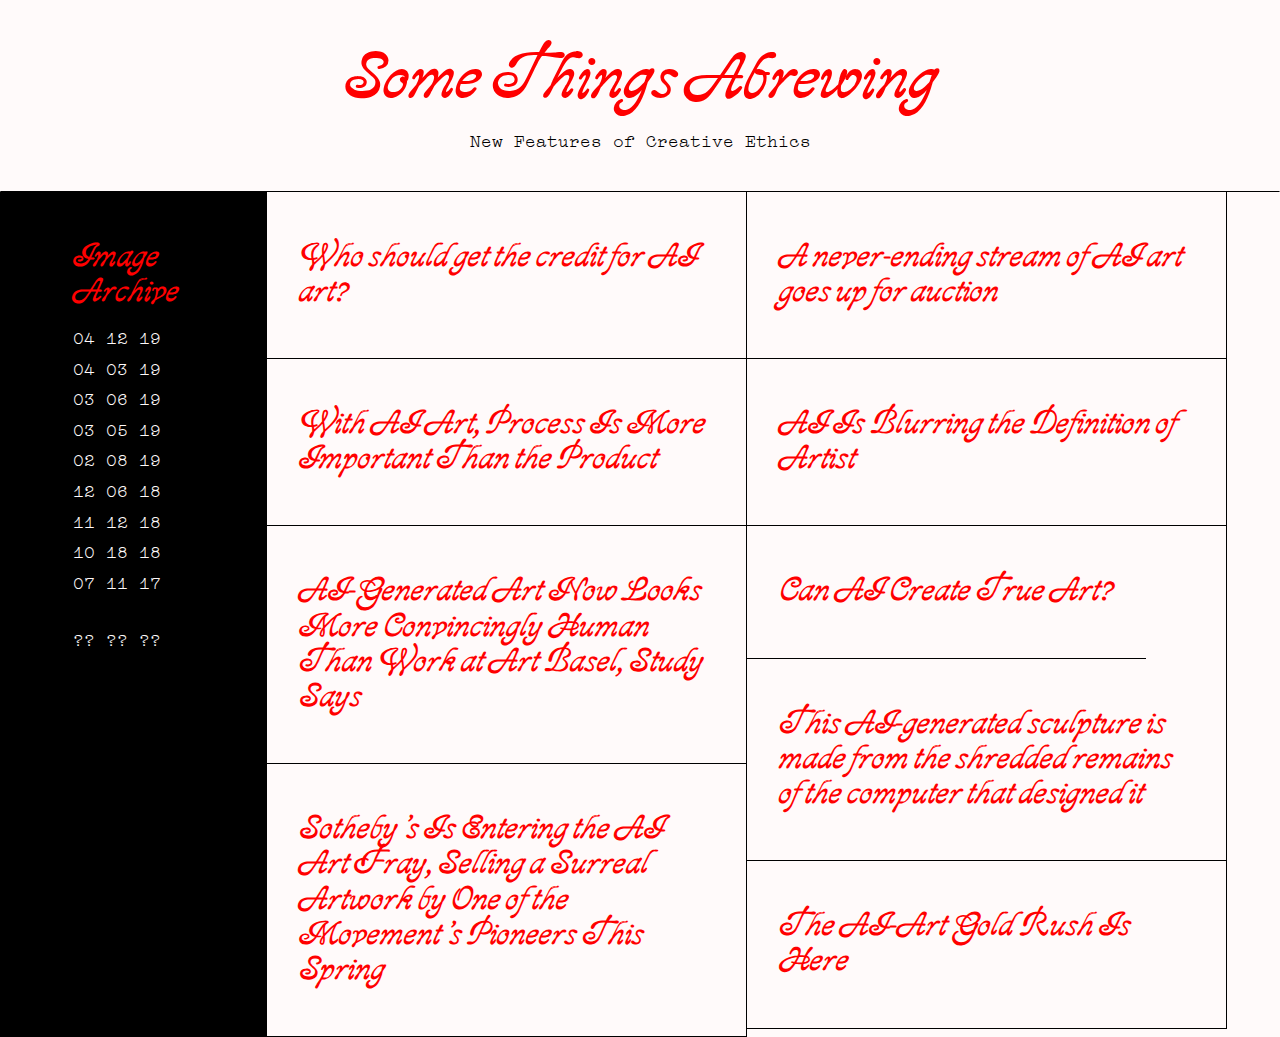
==== index.html @ 8da2774b "pushing to gh-pages" ====
<!doctype html>
<html lang="en">

<head>
  <meta charset="utf-8">
  <meta name="viewport" content="width=device-width, initial-scale=1, shrink-to-fit=no">

  <title>Some Things Abrewing</title>
  <link rel="stylesheet" href="css/brew.css">
  <script src="https://ajax.googleapis.com/ajax/libs/jquery/3.3.1/jquery.min.js"></script>
</head>

<body>
  <div class="header">
    <h1>Some Things Abrewing</h1>
    <p>New Features of Creative Ethics</p>
  </div>
	
  <hr class="brew">
  <div class="row">
    <div class="col-10">
      <div class="item-l">
        <h2>Image Archive</h2>
        <p>04 12 19</p>
        <p>04 03 19</p>
        <p>03 06 19</p>
        <p>03 05 19</p>
        <p>02 08 19</p>

        <p>12 06 18</p>
        <p>11 12 18</p>
        <p>10 18 18</p>

        <p>07 11 17</p>
        <br>
        <p>?? ?? ??</p>
      </div>
    </div>
    <div class="col-9">
      <div class="dropdown" onclick="drop(this)">
        <div class="item">
          <h2>Who should get the credit for AI art?</h2>
        </div>
        <div class="dropdown-content">
          <p>04 03 19</p>
          <p class="author">Aaron Hertzmann</p>
          <p>Over the past few years, many artists have started to use what's called "neural network software" to create works of art.<br>Users input existing images into the software, which has been programmed to analyze them, learn a specific aesthetic and spit out new images that artists can curate. By manipulating the inputs and parameters of these models, artists can produce a range of interesting and evocative images.<br>This work has gained widespread recognition through gallery shows, media coverage and two high-profile art auctions.<br>As an academic researcher, developer of artistic technology and amateur artist, seeing artists embrace new technology to create new forms of expression always thrills me.<br>But, like previous groundbreaking art movements, neural network art raises difficult questions: How do we think of authorship and ownership when these artworks come from the contributions of so many different creative individuals and algorithms? How do we ensure that all the artists involved are treated fairly?</p>
          <p><a href="https://www.cnn.com/style/article/ai-art-who-should-get-credit-conversation/index.html" target="_blank">Read source</a></p>
        </div>
      </div>
      <div class="dropdown" onclick="drop(this)">
        <div class="item">
          <h2>With AI Art, Process Is More Important Than the Product</h2>
        </div>
        <div class="dropdown-content">
          <p>10 18 18</p>
          <p class="author">Ahmed Elgammal</p>
          <p>With AI becoming incorporated into more aspects of our daily lives, from writing to driving, it’s only natural that artists would also start to experiment with artificial intelligence.<br>In fact, Christie’s just sold its first piece of AI art—a blurred face titled “Portrait of Edmond Belamy”—for $432,500.<br>The piece is part of a new wave of AI art created via machine learning. Paris-based artists Hugo Caselles-Dupré, Pierre Fautrel and Gauthier Vernier fed thousands of portraits into an algorithm, “teaching” it the aesthetics of past examples of portraiture. The algorithm then created “Portrait of Edmond Belamy.”</p>
          <p><a href="https://www.smithsonianmag.com/innovation/with-ai-art-process-is-more-important-than-product-180970559/" target="_blank">Read source</a></p>
        </div>
      </div>
      <div class="dropdown" onclick="drop(this)">
        <div class="item">
          <h2>AI-Generated Art Now Looks More Convincingly Human Than Work at Art Basel, Study Says</h2>
        </div>
        <div class="dropdown-content">
          <p>07 11 17</p>
          <p class="author">Sarah Cascone</p>
          <p>Imagine a computer capable of creating original art that looks as human-generated as the work appearing at major art fairs. That’s what a new study from a team at the Art and Artificial Intelligence Lab at Rutgers University is attempting to achieve. Their findings, published in June during the International Conference on Computational Creativity in Atlanta, are impressive.<br>“Since the dawn of Artificial Intelligence, scientists have been exploring the machine’s ability to generate human-level creative products such as poetry, stories, jokes, music, paintings, etc., as well as creative problem solving,” the paper notes. “The results [of our study] show that human subjects could not distinguish art generated by the proposed system from art generated by contemporary artists and shown in top art fairs.”<br>The new study builds on two 2015 papers from the Rutgers Art and AI lab on an algorithm that was able to identify the artist, genre, and style of works of art—a computer art historian of sorts. The computer had some surprising findings, drawing new connections between compositions painted decades apart by artists working in different styles. It also evaluated works and found that the famed Mona Lisa ranked lower on the creativity scale than other, less well-known works by Leonardo da Vinci.</p>
          <p><a href="https://news.artnet.com/art-world/rutgers-artificial-intelligence-art-1019066" target="_blank">Read source</a></p>
        </div>
      </div>
      <div class="dropdown" onclick="drop(this)">
        <div class="item">
          <h2>Sotheby’s Is Entering the AI Art Fray, Selling a Surreal Artwork by One of the Movement’s Pioneers This Spring</h2>
        </div>
        <div class="dropdown-content">
          <p>02 08 19</p>
          <p class="author">Naomi Rea</p>
          <p>Following Christie’s tremendously successful and much-debated inclusion of an AI artwork in an auction last October—selling it for 43 times its estimate—the auction house’s archrival, Sotheby’s, is now preparing to test these uncanny waters by selling a work powered by artificial intelligence too. Heading to auction in Sotheby’s day sale in London on March 6, the occasion reaffirms a brave new fact of the art market: AI art is not going away.<br>This time, the artwork in question is an installation by Mario Klingemann, an early adopter of the field in which computer technology meets art—a movement the artist dubs “neurography.”</p>
          <p><a href="https://news.artnet.com/art-world/sothebys-artificial-intelligence-1460332" target="_blank">Read source</a></p>
        </div>
      </div>
    </div>
    <div class="col-9">
      <div class="dropdown" onclick="drop(this)">
        <div class="item">
          <h2>A never-ending stream of AI art goes up for auction</h2>
        </div>
        <div class="dropdown-content">
          <p>03 05 19</p>
          <p class="author">James Vincent</p>
          <p>Training algorithms to generate art is, in some ways, the easy part. You feed them data, they look for patterns, and they do their best to replicate what they’ve seen. But like all automatons, AI systems are tireless and produce a never-ending stream of images. The tricky part, says German AI artist Mario Klingemann, is knowing what to do with it all.<br>“For me, this potential is what makes it both interesting and difficult,” Klingemann tells The Verge. “It feels almost wrong to just pick a single thing [that the program produces]. Because, yes, it can create a lot of images, but it’s more magical to see it at work.”<br>Seeing this process is exactly what Klingemann has achieved with Memories of Passersby I, his video installation that’s due to be auctioned at Sotheby’s this week. This marks the second piece of AI art to be sold at a major auction house. Memories consists of two screens, each using AI to generate a portrait every few seconds. Every image is unique and morphs seamlessly into its successor. It’s like watching a lava lamp made of human faces.</p>
          <p><a href="https://www.theverge.com/2019/3/5/18251267/ai-art-gans-mario-klingemann-auction-sothebys-technology" target="_blank">Read source</a></p>
        </div>
      </div>
      <div class="dropdown" onclick="drop(this)">
        <div class="item">
          <h2>AI Is Blurring the Definition of Artist</h2>
        </div>
        <div class="dropdown-content">
          <p>12 06 18</p>
          <p class="author">Ahmed Elgammal</p>
          <p>With artificial intelligence (AI) becoming incorporated into more aspects of our daily lives, from writing to driving, it’s only natural that artists would also start to experiment with it.<br>Indeed, Christie’s recently sold its first piece of auctioned AI art—a blurred face titled “Portrait of Edmond Belamy”—for $432,500.<br>The piece sold at Christie’s is part of a new wave of AI art created via machine learning. Paris-based artists Hugo Caselles-Dupré, Pierre Fautrel, and Gauthier Vernier fed thousands of portraits into an algorithm, “teaching” it the aesthetics of past examples of portraiture. The algorithm then created “Portrait of Edmond Belamy.”<br>The painting is “not the product of a human mind,” Christie’s noted in its preview. “It was created by artificial intelligence, an algorithm defined by [an] algebraic formula.”</p>
          <p><a href="https://www.americanscientist.org/article/ai-is-blurring-the-definition-of-artist" target="_blank">Read source</a></p>
        </div>
      </div>
       <div class="dropdown" onclick="drop(this)">
        <div class="item">
          <h2>Can AI Create True Art?</h2>
        </div>
        <div class="dropdown-content">
          <p>11 12 18</p>
          <p class="author">Ken Weiner</p>
          <p>As AI becomes an unstoppable force, it raises some difficult questions about the future role of humans in an increasingly automated world. Initial studies are showing that we can add the most value by focusing on four key areas: critical thinking, problem solving, managing human interactions, and above all else, expressing creativity. In short, our future role involves embracing these last bastions of human exclusivity and becoming more “human.”<br>But just last month, AI-generated art arrived on the world auction stage under the auspices of Christie’s, proving that artificial intelligence can not only be creative but also produce world class works of art—another profound AI milestone blurring the line between human and machine.<br>Naturally, the news sparked debates about whether the work produced by Paris-based art collective Obvious could really be called art at all. Popular opinion among creatives is that art is a process by which human beings express some idea or emotion, filter it through personal experience and set it against a broader cultural context—suggesting then that what AI generates at the behest of computer scientists is definitely not art, or at all creative.</p>
          <p><a href="https://blogs.scientificamerican.com/observations/can-ai-create-true-art/" target="_blank">Read source</a></p>
        </div>
      </div>
       <div class="dropdown" onclick="drop(this)">
        <div class="item">
          <h2>This AI-generated sculpture is made from the shredded remains of the computer that designed it</h2>
        </div>
        <div class="dropdown-content">
          <p>04 12 19</p>
          <p class="author">James Vincent</p>
          <p>AI art is having a moment. There are record-breaking auctions, artistic controversies, and debates about the nature of creativity But here’s something new: an AI-generated sculpture made from the ground remains of the computer used to design it.<br>It’s the work of New York artist Ben Snell, and is currently up for sale at London auction house Phillips. It’s perhaps the third signification auction of AI art in recent months, but it’s the first sculpture to go under the hammer. Christie’s sold a printed AI portrait last October while Sotheby’s auctioned a video installation of AI art back in March.</p>
          <p><a href="https://www.theverge.com/tldr/2019/4/12/18306090/ai-generated-sculpture-shredded-remains-ben-snell-dio" target="_blank">Read source</a></p>
        </div>
      </div>
       <div class="dropdown" onclick="drop(this)">
        <div class="item">
          <h2>The AI-Art Gold Rush Is Here</h2>
        </div>
        <div class="dropdown-content">
          <p>03 06 19</p>
          <p class="author">Ian Bogost</p>
          <p>he images are huge and square and harrowing: a form, reminiscent of a face, engulfed in fiery red-and-yellow currents; a head emerging from a cape collared with glitchy feathers, from which a shape suggestive of a hand protrudes; a heap of gold and scarlet mottles, convincing as fabric, propping up a face with grievous, angular features. These are part of “Faceless Portraits Transcending Time,” an exhibition of prints recently shown at the HG Contemporary gallery in Chelsea, the epicenter of New York’s contemporary-art world. All of them were created by a computer.<br>The catalog calls the show a “collaboration between an artificial intelligence named AICAN and its creator, Dr. Ahmed Elgammal,” a move meant to spotlight, and anthropomorphize, the machine-learning algorithm that did most of the work. According to HG Contemporary, it’s the first solo gallery exhibit devoted to an AI artist.</p>
          <p><a href="https://www.theatlantic.com/technology/archive/2019/03/ai-created-art-invades-chelsea-gallery-scene/584134/" target="_blank">Read source</a></p>
        </div>
      </div>
    </div>
    <div class="col"></div>
</div>

<script>
  function drop(element) {
    var content = element.getElementsByClassName('dropdown-content');
    content[0].classList.toggle("show");
  };
</script>

</body>
</html>
---- css/brew.css ----
@font-face {
  font-family: "Ajax";
  src: url("fonts/optiajax-webfont.woff2") format("woff2"),
       url("fonts/optiajax-webfont.woff") format("woff");
}
@font-face {
  font-family: "Compagnon";
  src: url("fonts/Compagnon-Roman.woff2") format("woff2"),
       url("fonts/Compagnon-Roman.woff") format("woff");
  font-style: normal;
}
@font-face {
  font-family: "Compagnon";
  src: url("fonts/Compagnon-Italic.woff2") format("woff2"),
       url("fonts/Compagnon-Italic.woff") format("woff");
  font-style: italic;
}

html, body {
  margin: 0;
  background-color: snow;
}
h1, h2, h3 {
  font-family: "Ajax", serif;
  color: red;
}
h1 {
  font-size: 4em;
  margin: 0;
  -webkit-animation: bob 2s infinite ease-in-out alternate;
  user-select: none;
}
h2 {
  font-size: 2em;
  margin: 0.5em 0;
  line-height: 1.1em;
  user-select: none;
}
p {
  font-family: "Compagnon", monospace;
  font-size: 18px;
  margin: 0.5em 0;
  line-height: 1.2em;
}
a {
  text-decoration: none;
  color: red;
}
.header {
  margin: 40px 0;
  text-align: center;
}
hr.brew {
  border-top: none;
  border-bottom: 1px solid black;
  margin: 0;
}
.row {
  display: flex;
  justify-content: center;
}
.col {
  flex: 1;
}
.col-9 {
  flex: 9;
  height: 100%;
  border-right: 1px solid black;
  overflow-y: auto;
}

.col-10 {
  flex: 5;
  border-right: 1px solid black;
  background-color: black;
}

.item {
  flex: 1;
  padding: 2em;
  border-bottom: 1px solid black;
  cursor: pointer;
  width: auto;
}

.item-l {
  padding: 2em 2em 2em calc(4em + 3.4%);
  border-bottom: 1px solid black;
}

.item-l p {
  color: snow;
}

.item-l p:hover {
  color: red;
}
.dropdown {
  position: relative;
  display: inline-block;
}
.dropdown-content {
  display: none;
  position: relative;
  background-color: black;
  padding: 2em;
  z-index: 1;
  height: auto;
}
.show {display:block;}
.dropdown-content p {color: snow;}
.dropdown-content p.author {color: red;}
@-webkit-keyframes bob { 
    0% {transform: translate(0,5%);}
    100% {transform: translate(0,-5%);}
}

@-webkit-keyframes bob-less { 
    0% {transform: translate(0,2.5%);}
    100% {transform: translate(0,-2.5%);}
}
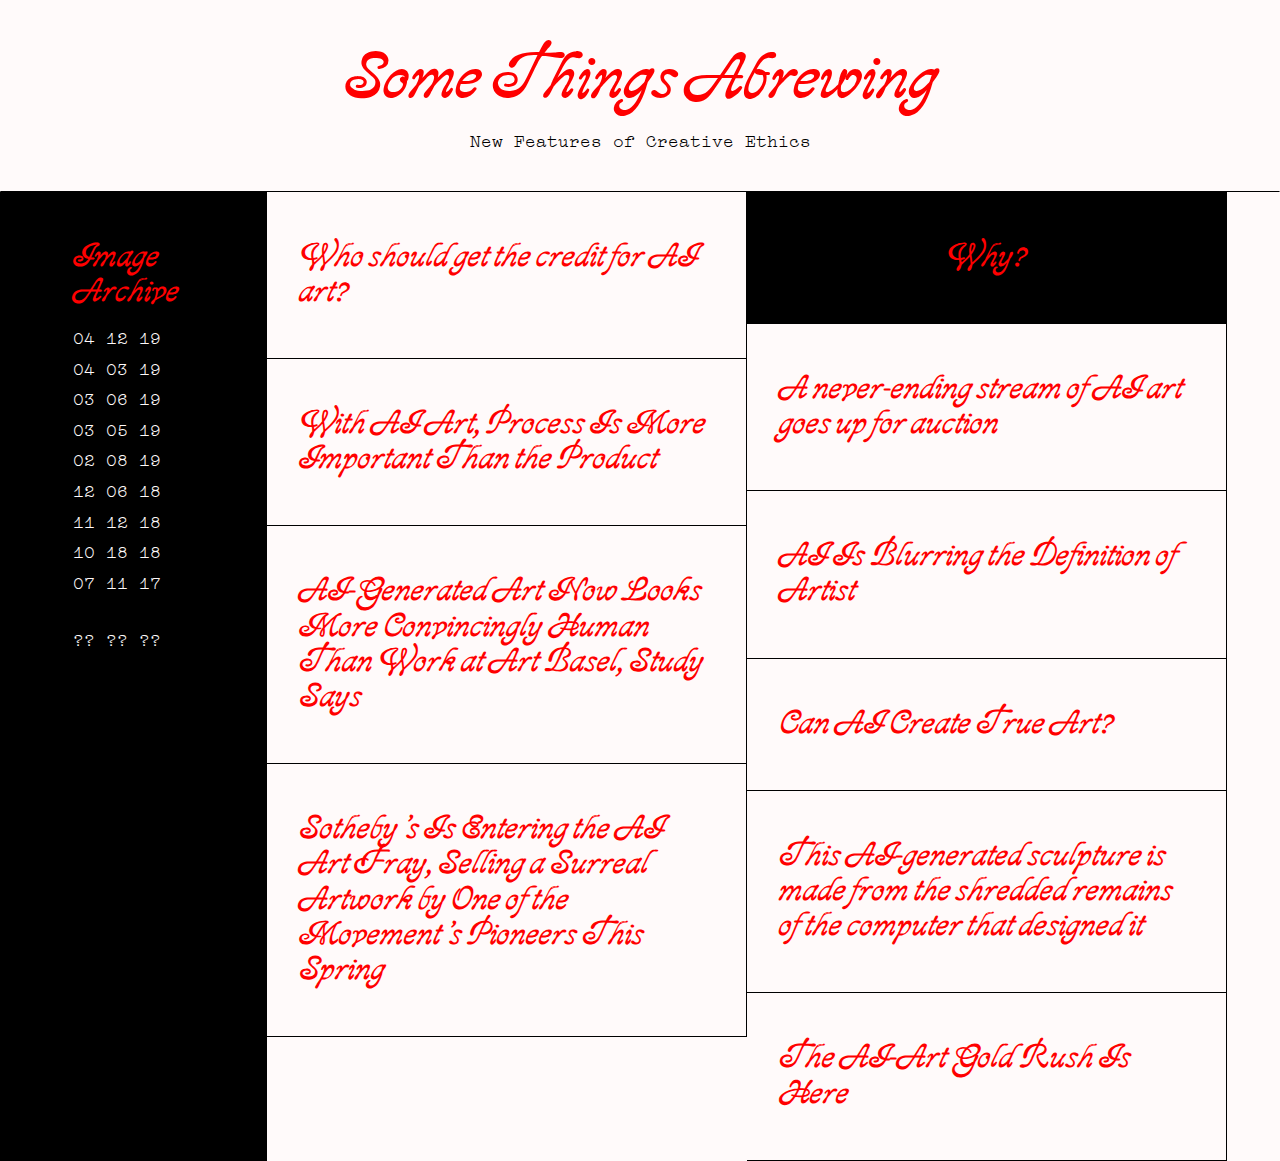
==== commit 8b7788b2: "added favicon and mission" ====
--- a/index.html
+++ b/index.html
@@ -8,32 +8,60 @@
   <title>Some Things Abrewing</title>
   <link rel="stylesheet" href="css/brew.css">
   <script src="https://ajax.googleapis.com/ajax/libs/jquery/3.3.1/jquery.min.js"></script>
+
+  <link rel="shortcut icon" type="image/x-icon" href="favicon.ico">
 </head>
 
 <body>
+  <img src="img/04121901.jpg" class="i041219 archive hidden" width="300px" onclick="hide(this)">
+  <img src="img/04031901.jpg" class="i040319 archive hidden" width="400px" onclick="hide(this)">
+  <img src="img/04031902.jpg" class="i040319 archive hidden" width="350px" onclick="hide(this)">
+  <img src="img/04031903.jpg" class="i040319 archive hidden" width="250px" onclick="hide(this)">
+  <img src="img/03061901.jpg" class="i030619 archive hidden" width="300px" onclick="hide(this)">
+  <img src="img/03061902.jpg" class="i030619 archive hidden" width="400px" onclick="hide(this)">
+  <img src="img/03051901.jpg" class="i030519 archive hidden" width="150px" onclick="hide(this)">
+  <img src="img/03051902.jpg" class="i030519 archive hidden" width="400px" onclick="hide(this)">
+  <img src="img/03051903.jpg" class="i030519 archive hidden" width="300px" onclick="hide(this)">
+  <img src="img/02081901.jpg" class="i020819 archive hidden" width="350px" onclick="hide(this)">
+  <img src="img/02081902.jpg" class="i020819 archive hidden" width="200px" onclick="hide(this)">
+
+  <img src="img/12061801.jpg" class="i120618 archive hidden" width="300px" onclick="hide(this)">
+  <img src="img/11121801.jpg" class="i111218 archive hidden" width="300px" onclick="hide(this)">
+  <img src="img/11121802.jpg" class="i111218 archive hidden" width="300px" onclick="hide(this)">
+  <img src="img/11121803.jpg" class="i111218 archive hidden" width="300px" onclick="hide(this)">
+  <img src="img/11121804.jpg" class="i111218 archive hidden" width="300px" onclick="hide(this)">
+  <img src="img/10181801.png" class="i101818 archive hidden" width="300px" onclick="hide(this)">
+
+  <img src="img/07111701.jpg" class="i071117 archive hidden" width="300px" onclick="hide(this)">
+  <img src="img/07111702.jpg" class="i071117 archive hidden" width="600px" onclick="hide(this)">
+
+  <img src="img/cats01.png" class="icats archive hidden" width="800px" onclick="hide(this)">
+  <img src="img/cats02.png" class="icats archive hidden" width="800px" onclick="hide(this)">
+
   <div class="header">
     <h1>Some Things Abrewing</h1>
     <p>New Features of Creative Ethics</p>
   </div>
-	
+
   <hr class="brew">
+
   <div class="row">
     <div class="col-10">
       <div class="item-l">
         <h2>Image Archive</h2>
-        <p>04 12 19</p>
-        <p>04 03 19</p>
-        <p>03 06 19</p>
-        <p>03 05 19</p>
-        <p>02 08 19</p>
-
-        <p>12 06 18</p>
-        <p>11 12 18</p>
-        <p>10 18 18</p>
-
-        <p>07 11 17</p>
+        <p id="041219" onclick="float(this)">04 12 19</p>
+        <p id="040319" onclick="float(this)">04 03 19</p>
+        <p id="030619" onclick="float(this)">03 06 19</p>
+        <p id="030519" onclick="float(this)">03 05 19</p>
+        <p id="020819" onclick="float(this)">02 08 19</p>
+
+        <p id="120618" onclick="float(this)">12 06 18</p>
+        <p id="111218" onclick="float(this)">11 12 18</p>
+        <p id="101818" onclick="float(this)">10 18 18</p>
+
+        <p id="071117" onclick="float(this)">07 11 17</p>
         <br>
-        <p>?? ?? ??</p>
+        <p id="cats" onclick="float(this)">?? ?? ??</p>
       </div>
     </div>
     <div class="col-9">
@@ -84,6 +112,14 @@
     </div>
     <div class="col-9">
       <div class="dropdown" onclick="drop(this)">
+        <div class="item" style="background-color: black">
+          <h2 id="mission">Why?</h2>
+        </div>
+        <div class="dropdown-content">
+          <p>Training algorithms to generate art is, in some ways, the easy part. You feed them data, they look for patterns, and they do their best to replicate what they’ve seen. But who is the artist: the programmer, the AI, or neither? As AI-generated art continues to make waves in the art market, <i>Some Things Abrewings</i> aims to disseminate a multitude of opinions on this upcoming artistic revolution. As this discussion continues to develop, we hope that <i>Some Things Abrewing</i> can be used as a resource to expand one's own perspective on this emerging and nuanced topic.</p>
+        </div>
+      </div>
+      <div class="dropdown" onclick="drop(this)">
         <div class="item">
           <h2>A never-ending stream of AI art goes up for auction</h2>
         </div>
@@ -134,7 +170,7 @@
         <div class="dropdown-content">
           <p>03 06 19</p>
           <p class="author">Ian Bogost</p>
-          <p>he images are huge and square and harrowing: a form, reminiscent of a face, engulfed in fiery red-and-yellow currents; a head emerging from a cape collared with glitchy feathers, from which a shape suggestive of a hand protrudes; a heap of gold and scarlet mottles, convincing as fabric, propping up a face with grievous, angular features. These are part of “Faceless Portraits Transcending Time,” an exhibition of prints recently shown at the HG Contemporary gallery in Chelsea, the epicenter of New York’s contemporary-art world. All of them were created by a computer.<br>The catalog calls the show a “collaboration between an artificial intelligence named AICAN and its creator, Dr. Ahmed Elgammal,” a move meant to spotlight, and anthropomorphize, the machine-learning algorithm that did most of the work. According to HG Contemporary, it’s the first solo gallery exhibit devoted to an AI artist.</p>
+          <p>The images are huge and square and harrowing: a form, reminiscent of a face, engulfed in fiery red-and-yellow currents; a head emerging from a cape collared with glitchy feathers, from which a shape suggestive of a hand protrudes; a heap of gold and scarlet mottles, convincing as fabric, propping up a face with grievous, angular features. These are part of “Faceless Portraits Transcending Time,” an exhibition of prints recently shown at the HG Contemporary gallery in Chelsea, the epicenter of New York’s contemporary-art world. All of them were created by a computer.<br>The catalog calls the show a “collaboration between an artificial intelligence named AICAN and its creator, Dr. Ahmed Elgammal,” a move meant to spotlight, and anthropomorphize, the machine-learning algorithm that did most of the work. According to HG Contemporary, it’s the first solo gallery exhibit devoted to an AI artist.</p>
           <p><a href="https://www.theatlantic.com/technology/archive/2019/03/ai-created-art-invades-chelsea-gallery-scene/584134/" target="_blank">Read source</a></p>
         </div>
       </div>
@@ -143,10 +179,23 @@
 </div>
 
 <script>
-  function drop(element) {
-    var content = element.getElementsByClassName('dropdown-content');
+  function drop(el) {
+    var content = el.getElementsByClassName('dropdown-content');
     content[0].classList.toggle("show");
   };
+
+  function float(el) {
+    var id = el.id;
+    console.log(id);
+    var img = document.getElementsByClassName('i'+id);
+    for (let i = 0; i < img.length; i++) {
+      img[i].classList.toggle("hidden");
+    }
+  }
+
+  function hide(el) {
+    el.classList.toggle("hidden");
+  }
 </script>
 
 </body>
--- a/css/brew.css
+++ b/css/brew.css
@@ -19,6 +19,7 @@
 html, body {
   margin: 0;
   background-color: snow;
+  overflow-x: hidden;
 }
 h1, h2, h3 {
   font-family: "Ajax", serif;
@@ -36,12 +37,14 @@
   line-height: 1.1em;
   user-select: none;
 }
+.item-l h2 {-webkit-animation: bob-less 3s infinite ease-in-out alternate;}
 p {
   font-family: "Compagnon", monospace;
   font-size: 18px;
   margin: 0.5em 0;
   line-height: 1.2em;
 }
+.item-l p {cursor: pointer;}
 a {
   text-decoration: none;
   color: red;
@@ -50,10 +53,20 @@
   margin: 40px 0;
   text-align: center;
 }
+#mission {
+  text-align: center;
+  -webkit-animation: float 3s infinite ease-in-out alternate;
+}
 hr.brew {
   border-top: none;
   border-bottom: 1px solid black;
   margin: 0;
+}
+img.archive {
+  position: fixed;
+  z-index: 2;
+  cursor: pointer;
+  -webkit-animation: bob 5s infinite ease-in-out alternate;
 }
 .row {
   display: flex;
@@ -76,7 +89,6 @@
 }
 
 .item {
-  flex: 1;
   padding: 2em;
   border-bottom: 1px solid black;
   cursor: pointer;
@@ -98,6 +110,7 @@
 .dropdown {
   position: relative;
   display: inline-block;
+  width: 100%;
 }
 .dropdown-content {
   display: none;
@@ -110,6 +123,36 @@
 .show {display:block;}
 .dropdown-content p {color: snow;}
 .dropdown-content p.author {color: red;}
+
+img[src*="04121901"] {top: 220px; left: 300px;}
+img[src*="04031901"] {top: 300px; left: 800px;}
+img[src*="04031902"] {top: 200px; left: 500px;}
+img[src*="04031903"] {top: 400px; left: 200px;}
+img[src*="03061901"] {top: 50px; left: 35px;}
+img[src*="03061902"] {top: 430px; left: 190px;}
+img[src*="03051901"] {top: 330px; left: 100px;}
+img[src*="03051902"] {top: 550px; left: 220px;}
+img[src*="03051903"] {top: 370px; left: 600px;}
+img[src*="02081901"] {top: 410px; left: 900px;}
+img[src*="02081902"] {top: 20px; left: 1120px;}
+
+img[src*="12061801"] {top: 420px; left: 10px;}
+img[src*="11121801"] {top: 80px; left: 200px;}
+img[src*="11121802"] {top: 420px; left: 650px;}
+img[src*="11121803"] {top: 170px; left: 900px;}
+img[src*="11121804"] {top: 420px; left: 100px;}
+img[src*="10181801"] {top: 420px; left: 1100px;}
+
+img[src*="07111701"] {top: 0px; left: 0px;}
+img[src*="07111702"] {top: 0px; left: 600px;}
+
+img[src*="cats01"] {top: 150px; left: 0px;}
+img[src*="cats02"] {top: 400px; left: 600px;}
+
+.hidden {
+  display: none;
+}
+
 @-webkit-keyframes bob { 
     0% {transform: translate(0,5%);}
     100% {transform: translate(0,-5%);}
@@ -119,3 +162,7 @@
     0% {transform: translate(0,2.5%);}
     100% {transform: translate(0,-2.5%);}
 }
+@-webkit-keyframes float { 
+    0% {transform: translate(1%,0);}
+    100% {transform: translate(-1%,0);}
+}
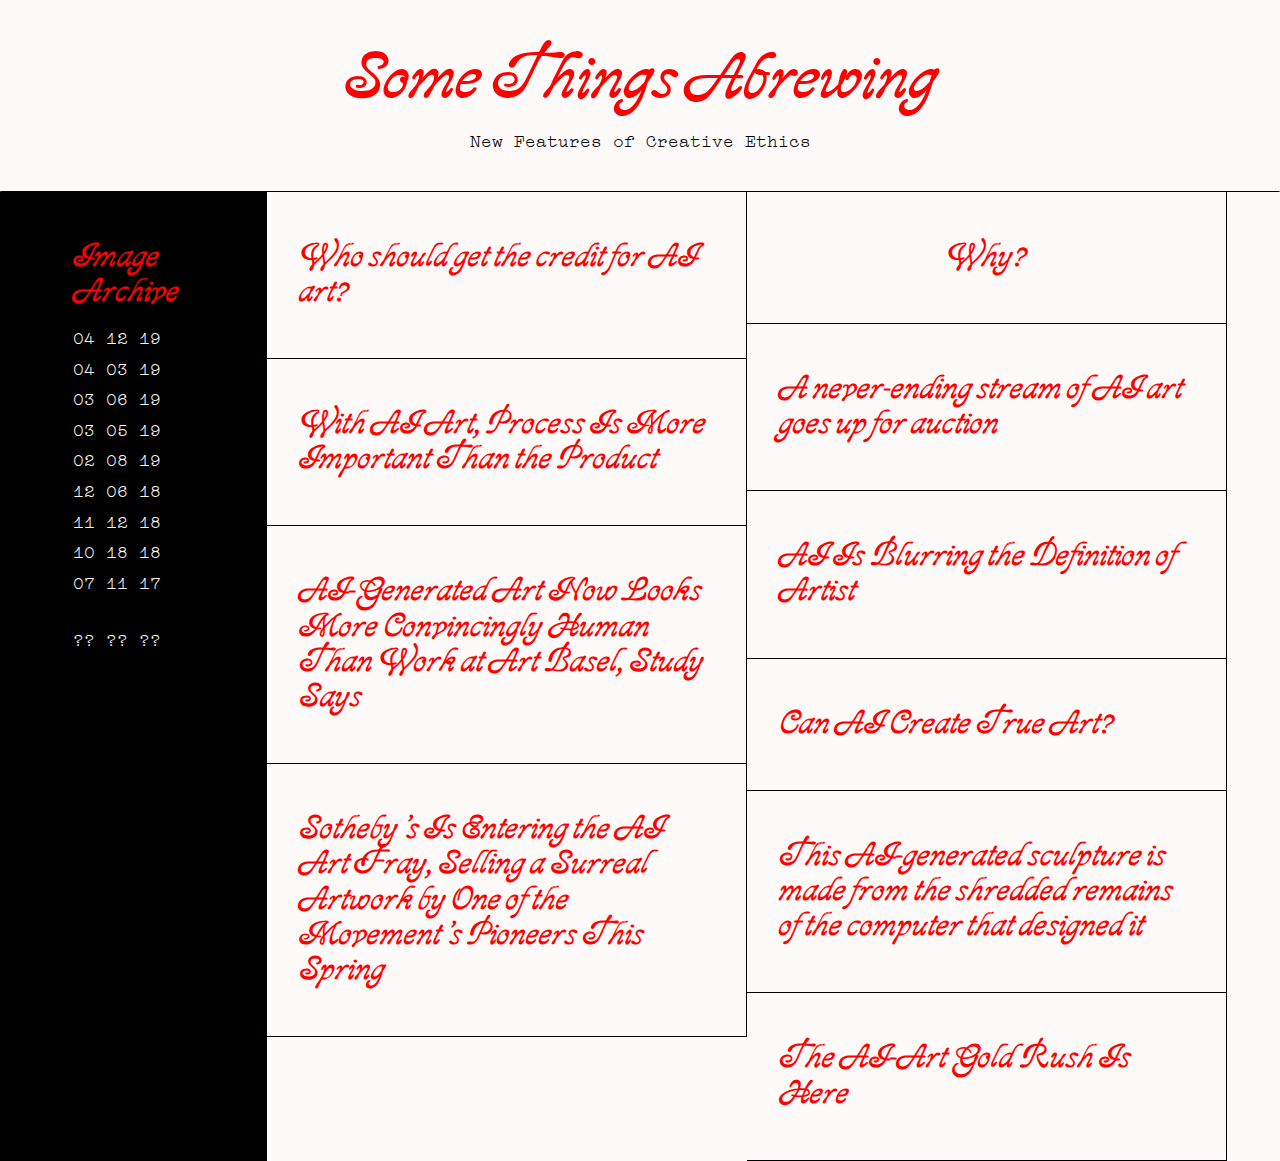
==== commit 35f1ea5f: "added favicon and mission" ====
--- a/index.html
+++ b/index.html
@@ -112,7 +112,7 @@
     </div>
     <div class="col-9">
       <div class="dropdown" onclick="drop(this)">
-        <div class="item" style="background-color: black">
+        <div class="item">
           <h2 id="mission">Why?</h2>
         </div>
         <div class="dropdown-content">
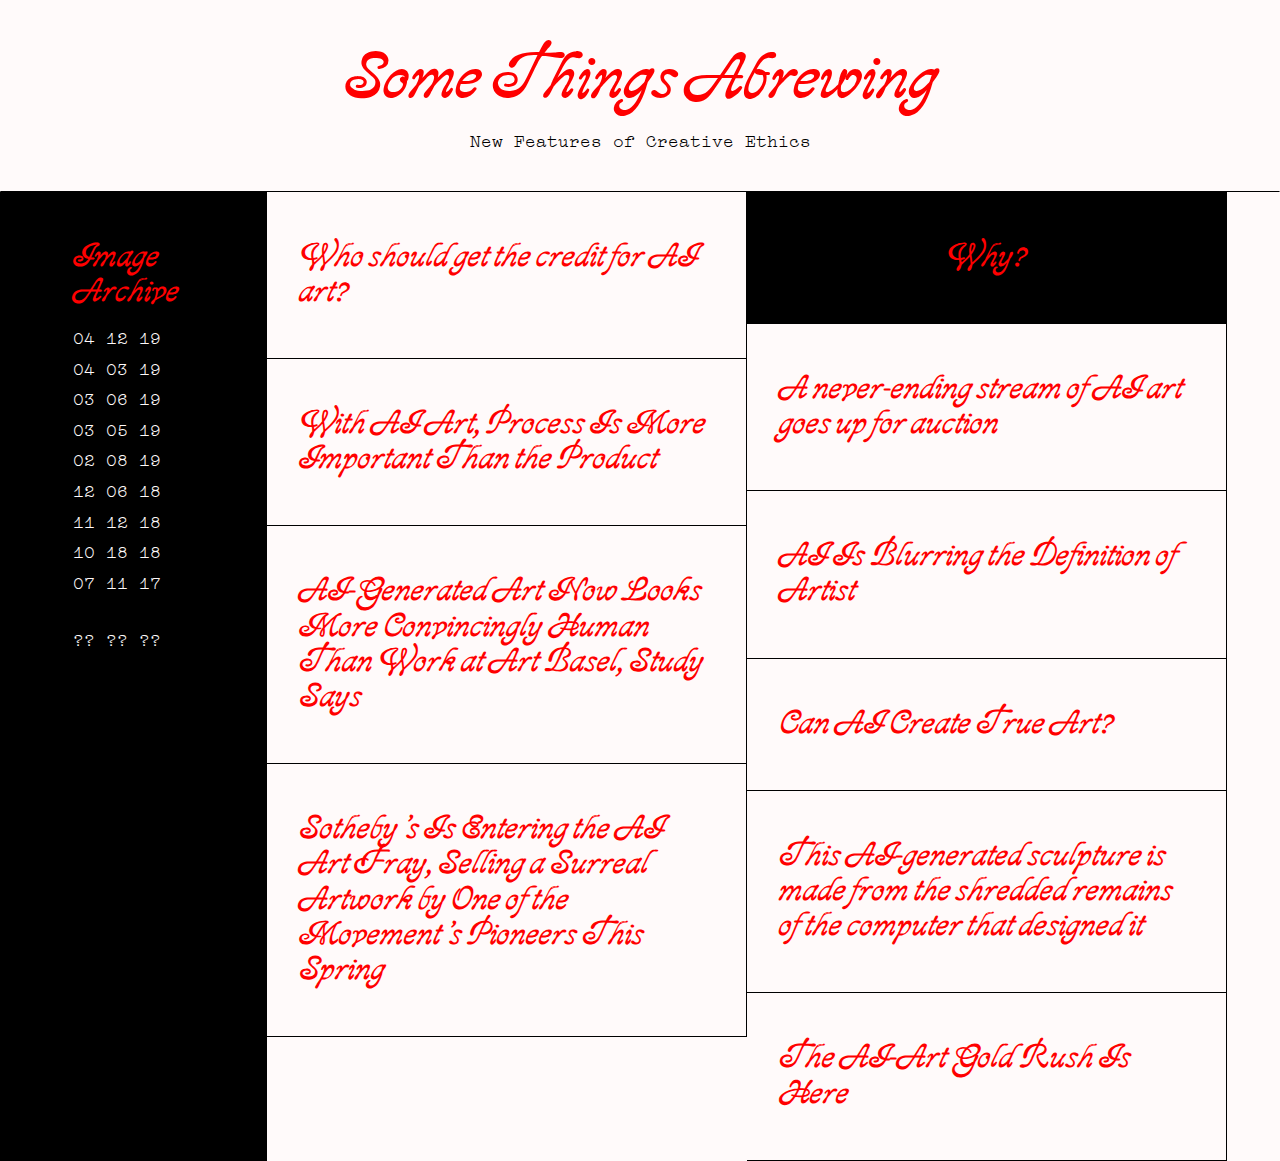
==== commit 94b9d509: "changed missionbackground-color" ====
--- a/index.html
+++ b/index.html
@@ -112,7 +112,7 @@
     </div>
     <div class="col-9">
       <div class="dropdown" onclick="drop(this)">
-        <div class="item">
+        <div class="item" style="background-color: black">
           <h2 id="mission">Why?</h2>
         </div>
         <div class="dropdown-content">
